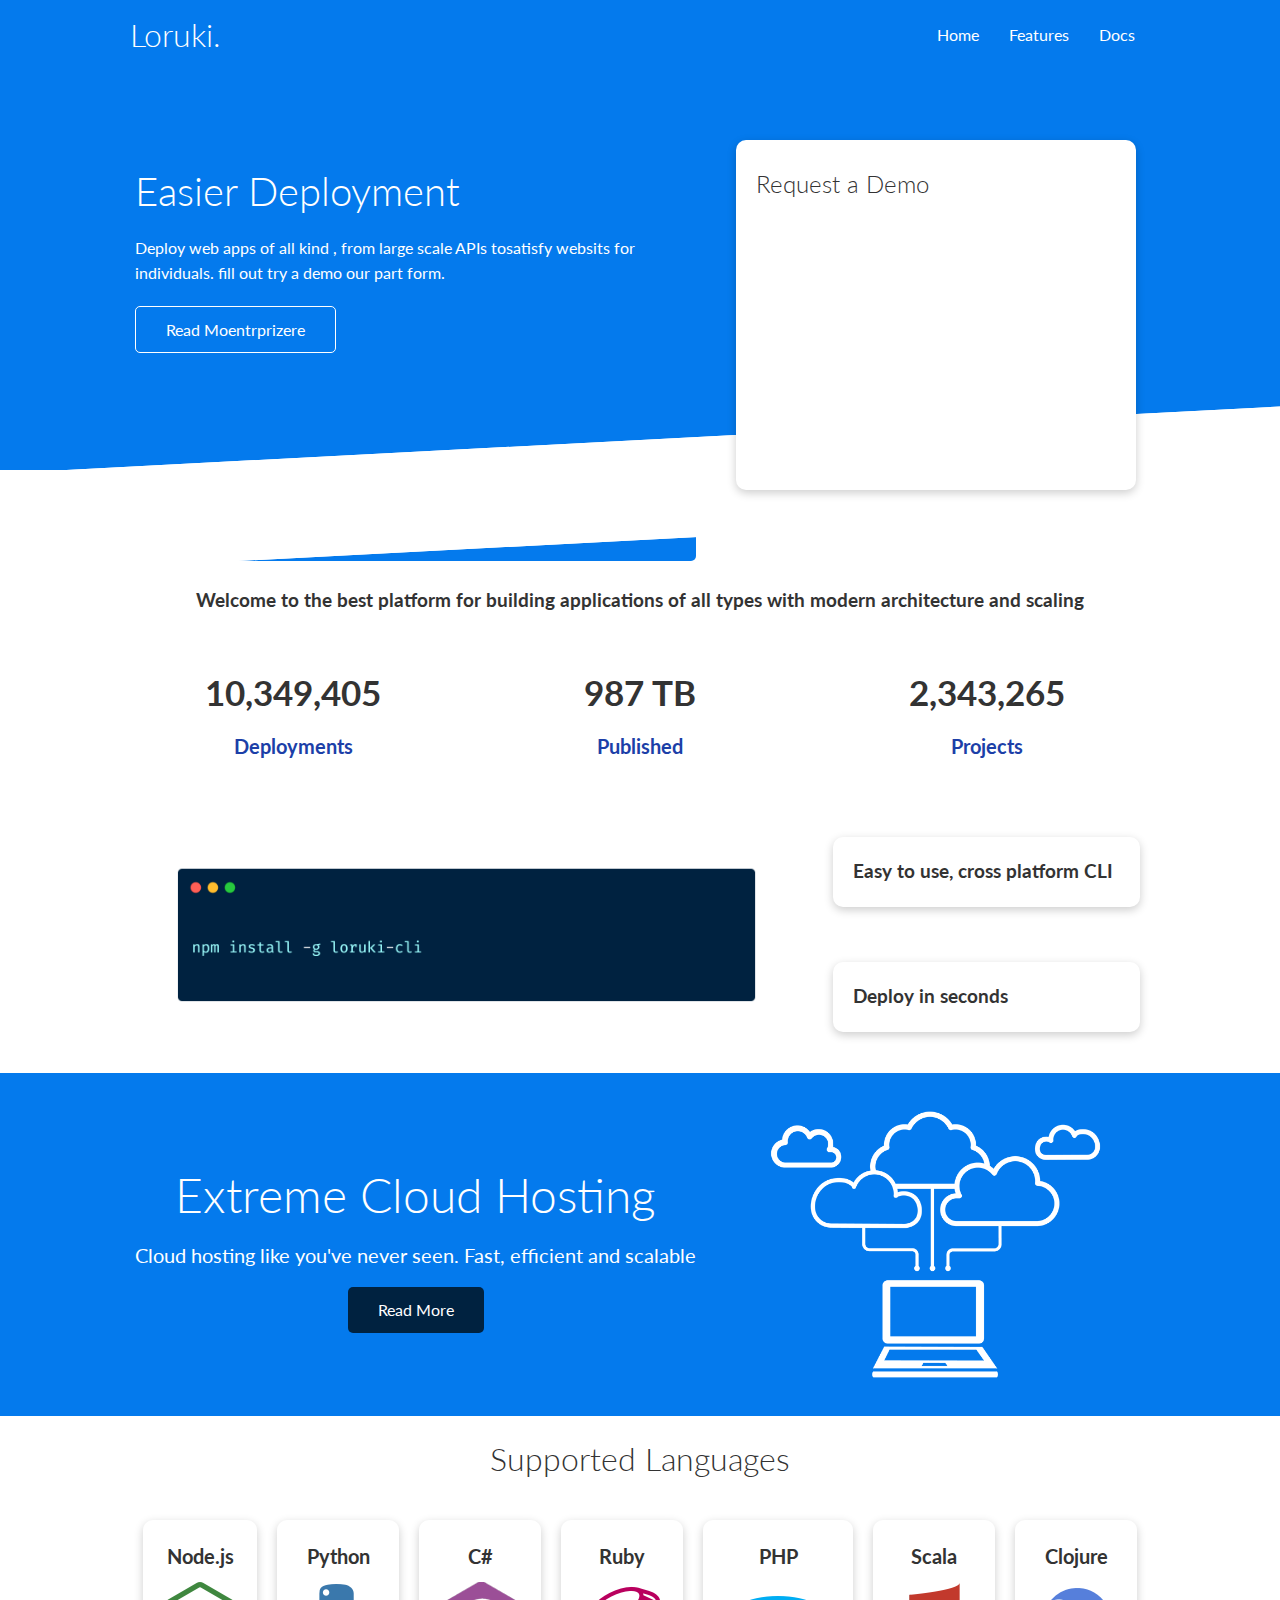
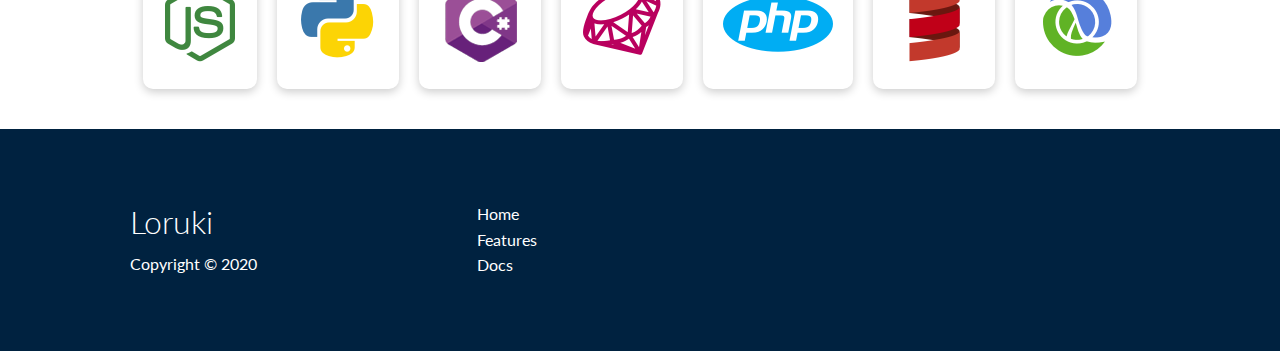
==== index.html @ 04bd3f0f "initial git" ====
<!DOCTYPE html>
<html lang="en">
<head>
    <meta charset="UTF-8">
    <meta name="viewport" content="width=device-width, initial-scale=1.0">
    <link rel="stylesheet" href="https://cdnjs.cloudflare.com/ajax/libs/font-awesome/5.15.1/css/all.min.css" integrity="sha512-+4zCK9k+qNFUR5X+cKL9EIR+ZOhtIloNl9GIKS57V1MyNsYpYcUrUeQc9vNfzsWfV28IaLL3i96P9sdNyeRssA==" crossorigin="anonymous" />
    <link rel="stylesheet" href="css/style.css">
    <link rel="stylesheet" href="css/utilities.css">
    <title>Dagmawi Daniel | cloud hosting for every one</title>
</head>
<body>
    <!-- Navbar-->
    <div class="navbar">
        <div class="container flex">
            <h1 class="logo">Loruki. </h1>
            <nav>
                <ul>
                    <li><a href="index.html">Home</a></li>
                    <li><a href="Features.html">Features</a></li>
                    <li><a href="Docs.html">Docs</a></li>

                </ul>
            </nav>

        </div>
    </div>
    <!--showcase-->
    <section class="showcase">
                <div class="container grid">
            <div class="Showcase-text">
                <h1>Easier Deployment</h1>
                <p>Deploy web apps of all kind , from large scale  APIs tosatisfy websits for individuals. fill out try a demo  our part form.</p>
          <a href="Features.html" class="btn btn-outline">Read Moentrprizere</a>
            </div>
     
        <div class="showcase-form card">
            <h2>Request a Demo</h2>
            <form name="contact" method="POST" netlyfy-honeypot="bot-field" data-netlyfy="true">
                <input type="hidden" name="form-name" value="contact">
                <p class="hidden">
                    <label> Don't fill this out if your human: <input name="bot-field/> </label>

                                        </p>
                <div class="form-control">
         
                <input type="text" name="Name" placeholder="Name" required>
            </div>
            <div class="form-control">
                <input type="text" name="Company" placeholder="Company Name" required>
            </div>
            <div class="form-control">
                <input type="email" name="Email" placeholder="Email" required>
            </div>
  <input type="submit" value="Send" class="btn btn-Primary">
        </form>
        </div>
    </div>
    </section>
      <!-- Stats -->
      <section class="stats">
        <div class="container">
            <h3 class="stats-heading text-center my-1">
                Welcome to the best platform for building applications of all types with modern architecture and scaling
            </h3>

            <div class="grid grid-3 text-center my-4">
                <div>
                    <i class="fas fa-server fa-3x"></i>
                    <h3>10,349,405</h3>
                    <p class="text-secondary">Deployments</p>
                </div>
                <div>
                    <i class="fas fa-upload fa-3x"></i>
                    <h3>987 TB</h3>
                    <p class="text-secondary">Published</p>
                </div>
                <div>
                    <i class="fas fa-project-diagram fa-3x"></i>
                    <h3>2,343,265</h3>
                    <p class="text-secondary">Projects</p>
                </div>
            </div>
        </div>
    </section>
    <!-- Cli -->
    <section class="cli">
        <div class="container grid">
            <img src="images/cli.png" alt="">
            <div class="card">
                <h3>Easy to use, cross platform CLI</h3>
            </div>
            <div class="card">
                <h3>Deploy in seconds</h3>
            </div>
        </div>
    </section>
      <!-- Cloud -->
      <section class="cloud bg-primary my-2 py-2">
        <div class="container grid">
            <div class="text-center">
                <h2 class="lg">Extreme Cloud Hosting</h2>
                <p class="lead my-1">Cloud hosting like you've never seen. Fast, efficient and scalable</p>
                <a href="features.html" class="btn btn-dark">Read More</a>
            </div>
            <img src="images/cloud.png" alt="">
        </div>
    </section>
<!-- Languages -->
<section class="languages">
    <h2 class="md text-center my-2">
        Supported Languages
    </h2>
    <div class="container flex">
        <div class="card">
            <h4>Node.js</h4>
            <img src="images/logos/node.png" alt="">
        </div>
        <div class="card">
            <h4>Python</h4>
            <img src="images/logos/python.png" alt="">
          </div>
          <div class="card">
            <h4>C#</h4>
            <img src="images/logos/csharp.png" alt="">
          </div>
          <div class="card">
            <h4>Ruby</h4>
            <img src="images/logos/ruby.png" alt="">
          </div>
          <div class="card">
            <h4>PHP</h4>
            <img src="images/logos/php.png" alt="">
          </div>
          <div class="card">
            <h4>Scala</h4>
            <img src="images/logos/scala.png" alt="">
          </div>
          <div class="card">
            <h4>Clojure</h4>
            <img src="images/logos/clojure.png" alt="">
          </div>
    </div>
</section>
    <!-- Footer -->
    <footer class="footer bg-dark py-5">
        <div class="container grid grid-3">
            <div>
                <h1>Loruki
                </h1>
                <p>Copyright &copy; 2020</p>
            </div>
            <nav>
                <ul>
                    <li><a href="index.html">Home</a></li>
                    <li><a href="features.html">Features</a></li>
                    <li><a href="docs.html">Docs</a></li>
                </ul>
            </nav>
            <div class="social">
                <a href="#"><i class="fab fa-github fa-2x"></i></a>
                <a href="#"><i class="fab fa-facebook fa-2x"></i></a>
                <a href="#"><i class="fab fa-instagram fa-2x"></i></a>
                <a href="#"><i class="fab fa-twitter fa-2x"></i></a>
            </div>
        </div>
    </footer>
</body>
</html>
---- css/style.css ----
@import url('https://fonts.googleapis.com/css2?family=Lato:wght@300&display=swap');

:root {
  --primary-color: #047aed;
  --secondary-color: #1c3fa8;
  --dark-color: #002240;
  --light-color: #f4f4f4;
  --success-color: #5cb85c;
  --error-color: #d9534f;
}

* {
  box-sizing: border-box;
  padding: 0;
  margin: 0;
}

body {
  font-family: 'Lato', sans-serif;
  color: #333;
  line-height: 1.6;
}

ul {
  list-style-type: none;
}

a {
  text-decoration: none;
  color: #333;
}

h1,
h2 {
  font-weight: 300;
  line-height: 1.2;
  margin: 10px 0;
}

p {
  margin: 10px 0;
}

img {
  width: 100%;
}

code,
pre {
  background: #333;
  color: #fff;
  padding: 10px;
}

.hidden {
  visibility: hidden;
  height: 0;
}

/* Navbar */
.navbar {
  background-color: var(--primary-color);
  color: #fff;
  height: 70px;
}

.navbar ul {
  display: flex;
}

.navbar a {
  color: #fff;
  padding: 10px;
  margin: 0 5px;
}

.navbar a:hover {
  border-bottom: 2px #fff solid;
}

.navbar .flex {
  justify-content: space-between;
}

/* Showcase */
.showcase {
  height: 400px;
  background-color: var(--primary-color);
  color: #fff;
  position: relative;
}

.showcase h1 {
  font-size: 40px;
}

.showcase p {
  margin: 20px 0;
}

.showcase .grid {
  overflow: visible;
  grid-template-columns: 55% auto;
  gap: 30px;
}

.showcase-text {
  animation: slideInFromLeft 1s ease-in;
}

.showcase-form {
  position: relative;
  top: 60px;
  height: 350px;
  width: 400px;
  padding: 40px;
  z-index: 100;
  justify-self: flex-end;
  animation: slideInFromRight 1s ease-in;
}

.showcase-form .form-control {
  margin: 30px 0;
}

.showcase-form input[type='text'],
.showcase-form input[type='email'] {
  border: 0;
  border-bottom: 1px solid #b4becb;
  width: 100%;
  padding: 3px;
  font-size: 16px;
}

.showcase-form input:focus {
  outline: none;
}

.showcase::before,
.showcase::after {
  content: '';
  position: absolute;
  height: 100px;
  bottom: -70px;
  right: 0;
  left: 0;
  background: #fff;
  transform: skewY(-3deg);
  -webkit-transform: skewY(-3deg);
  -moz-transform: skewY(-3deg);
  -ms-transform: skewY(-3deg);
}

/* Stats */
.stats {
  padding-top: 100px;
  animation: slideInFromBottom 1s ease-in;
}

.stats-heading {
  
  margin: auto;
}

.stats .grid h3 {
  font-size: 35px;
}

.stats .grid p {
  font-size: 20px;
  font-weight: bold;
}

/* Cli */
.cli .grid {
  grid-template-columns: repeat(3, 1fr);
  grid-template-rows: repeat(2, 1fr);
}

.cli .grid > *:first-child {
  grid-column: 1 / span 2;
  grid-row: 1 / span 2;
}

/* Cloud */
.cloud .grid {
  grid-template-columns: 4fr 3fr;
}

/* Languages */

.languages .flex {
  flex-wrap: wrap;
}

.languages .card {
  text-align: center;
  margin: 18px 10px 40px;
  transition: transform 0.2s ease-in;
}

.languages .card h4 {
  font-size: 20px;
  margin-bottom: 10px;
}

.languages .card:hover {
  transform: translateY(-15px);
}

/* Features */
.features-head img,
.docs-head img {
  width: 200px;
  justify-self: flex-end;
}

.features-sub-head img {
  width: 300px;
  justify-self: flex-end;
}

.features-main .card > i {
  margin-right: 20px;
}

.features-main .grid {
  padding: 30px;
}

.features-main .grid > *:first-child {
  grid-column: 1 / span 3;
}

.features-main .grid > *:nth-child(2) {
  grid-column: 1 / span 2;
}

/* Docs */
.docs-main h3 {
  margin: 20px 0;
}

.docs-main .grid {
  grid-template-columns: 1fr 2fr;
  align-items: flex-start;
}

.docs-main nav li {
  font-size: 17px;
  padding-bottom: 5px;
  margin-bottom: 5px;
  border-bottom: 1px #ccc solid;
}

.docs-main a:hover {
  font-weight: bold;
}

/* Footer */
.footer .social a {
  margin: 0 10px;
}

/* Animations */
@keyframes slideInFromLeft {
  0% {
    transform: translateX(-100%);
  }

  100% {
    transform: translateX(0);
  }
}

@keyframes slideInFromRight {
  0% {
    transform: translateX(100%);
  }

  100% {
    transform: translateX(0);
  }
}

@keyframes slideInFromTop {
  0% {
    transform: translateY(-100%);
  }

  100% {
    transform: translateX(0);
  }
}

@keyframes slideInFromBottom {
  0% {
    transform: translateY(100%);
  }

  100% {
    transform: translateX(0);
  }
}

/* Tablets and under */
@media (max-width: 768px) {
  .grid,
  .showcase .grid,
  .stats .grid,
  .cli .grid,
  .cloud .grid,
  .features-main .grid,
  .docs-main .grid {
    grid-template-columns: 1fr;
    grid-template-rows: 1fr;
  }

  .showcase {
    height: auto;
  }

  .showcase-text {
    text-align: center;
    margin-top: 40px;
    animation: slideInFromTop 1s ease-in;
  }

  .showcase-form {
    justify-self: center;
    margin: auto;
    animation: slideInFromBottom 1s ease-in;
  }

  .cli .grid > *:first-child {
    grid-column: 1;
    grid-row: 1;
  }

  .features-head,
  .features-sub-head,
  .docs-head {
    text-align: center;
  }

  .features-head img,
  .features-sub-head img,
  .docs-head img {
    justify-self: center;
  }

  .features-main .grid > *:first-child,
  .features-main .grid > *:nth-child(2) {
    grid-column: 1;
  }
}

/* Mobile */
@media (max-width: 500px) {
  .navbar {
    height: 110px;
  }

  .navbar .flex {
    flex-direction: column;
  }

  .navbar ul {
    padding: 10px;
    background-color: rgba(0, 0, 0, 0.1);
  }
  
  .showcase-form {
    width: 300px;
  }
}
---- css/utilities.css ----
.container {
    max-width: 1100px;
    margin: 0 auto;
    overflow: auto;
    padding: 0 40px;
  }
  
  .card {
    background-color: #fff;
    color: #333;
    border-radius: 10px;
    box-shadow: 0 3px 10px rgba(0, 0, 0, 0.2);
    padding: 20px;
    margin: 10px;
  }
  
  .btn {
    display: inline-block;
    padding: 10px 30px;
    cursor: pointer;
    background: var(--primary-color);
    color: #fff;
    border: none;
    border-radius: 5px;
  }
  
  .btn-outline {
    background-color: transparent;
    border: 1px #fff solid;
  }
  
  .btn:hover {
    transform: scale(0.98);
  }
  
  /* Backgrounds & colored buttons */
  .bg-primary,
  .btn-primary {
    background-color: var(--primary-color);
    color: #fff;
  }
  
  .bg-secondary,
  .btn-secondary {
    background-color: var(--secondary-color);
    color: #fff;
  }
  
  .bg-dark,
  .btn-dark {
    background-color: var(--dark-color);
    color: #fff;
  }
  
  .bg-light,
  .btn-light {
    background-color: var(--light-color);
    color: #333;
  }
  
  .bg-primary a,
  .btn-primary a,
  .bg-secondary a,
  .btn-secondary a,
  .bg-dark a,
  .btn-dark a {
    color: #fff;
  }
  
  /* Text colors */
  .text-primary {
    color: var(--primary-color);
  }
  
  .text-secondary {
    color: var(--secondary-color);
  }
  
  .text-dark {
    color: var(--dark-color);
  }
  
  .text-light {
    color: var(--light-color);
  }
  
  /* Text sizes */
  .lead {
    font-size: 20px;
  }
  
  .sm {
    font-size: 1rem;
  }
  
  .md {
    font-size: 2rem;
  }
  
  .lg {
    font-size: 3rem;
  }
  
  .xl {
    font-size: 4rem;
  }
  
  .text-center {
    text-align: center;
  }
  
  /* Alert */
  .alert {
    background-color: var(--light-color);
    padding: 10px 20px;
    font-weight: bold;
    margin: 15px 0;
  }
  
  .alert i {
    margin-right: 10px;
  }
  
  .alert-success {
    background-color: var(--success-color);
    color: #fff;
  }
  
  .alert-error {
    background-color: var(--error-color);
    color: #fff;
  }
  
  .flex {
    display: flex;
    justify-content: center;
    align-items: center;
    height: 100%;
  }
  
  .grid {
    display: grid;
    grid-template-columns: repeat(2, 1fr);
    gap: 20px;
    justify-content: center;
    align-items: center;
    height: 100%;
  }
  
  .grid-3 {
    grid-template-columns: repeat(3, 1fr);
  }
  
  /* Margin */
  .my-1 {
    margin: 1rem 0;
  }
  
  .my-2 {
    margin: 1.5rem 0;
  }
  
  .my-3 {
    margin: 2rem 0;
  }
  
  .my-4 {
    margin: 3rem 0;
  }
  
  .my-5 {
    margin: 4rem 0;
  }
  
  .m-1 {
    margin: 1rem;
  }
  
  .m-2 {
    margin: 1.5rem;
  }
  
  .m-3 {
    margin: 2rem;
  }
  
  .m-4 {
    margin: 3rem;
  }
  
  .m-5 {
    margin: 4rem;
  }
  
  /* Padding */
  .py-1 {
    padding: 1rem 0;
  }
  
  .py-2 {
    padding: 1.5rem 0;
  }
  
  .py-3 {
    padding: 2rem 0;
  }
  
  .py-4 {
    padding: 3rem 0;
  }
  
  .py-5 {
    padding: 4rem 0;
  }
  
  .p-1 {
    padding: 1rem;
  }
  
  .p-2 {
    padding: 1.5rem;
  }
  
  .p-3 {
    padding: 2rem;
  }
  
  .p-4 {
    padding: 3rem;
  }
  
  .p-5 {
    padding: 4rem;
  }
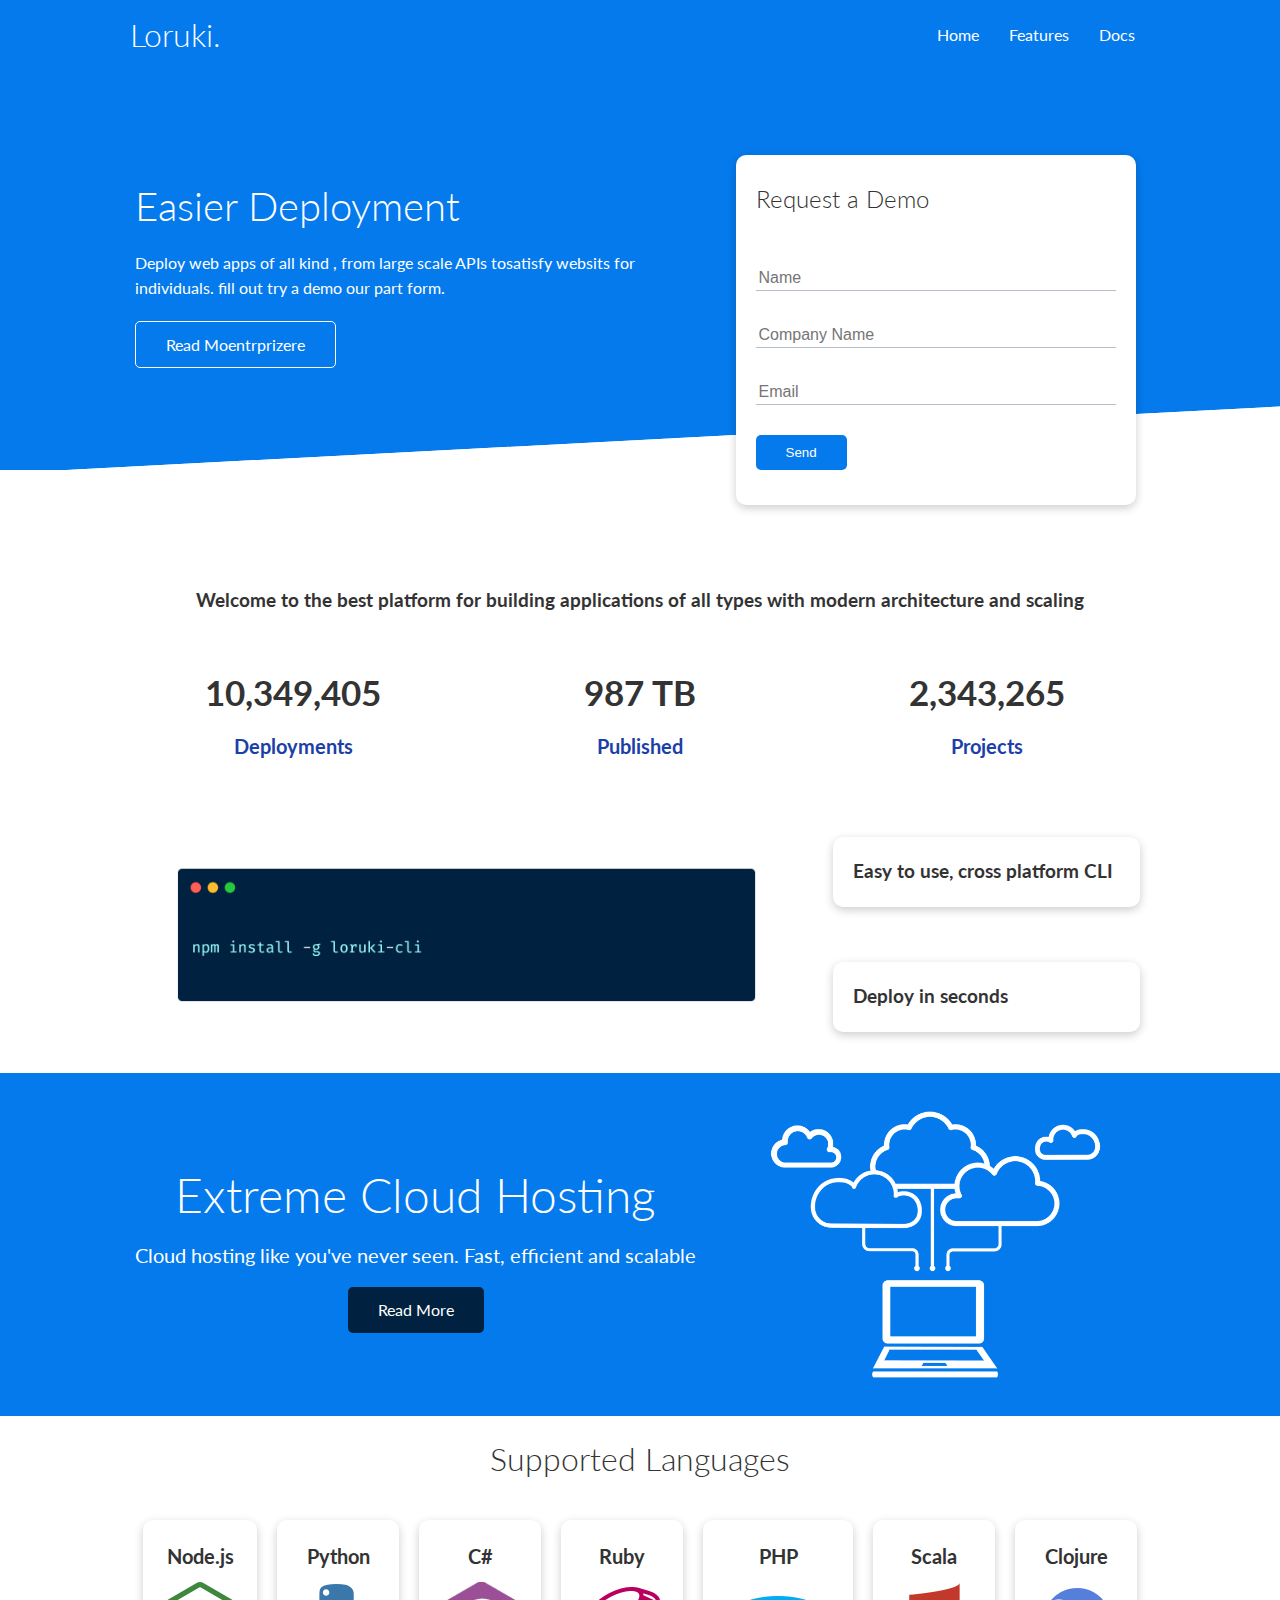
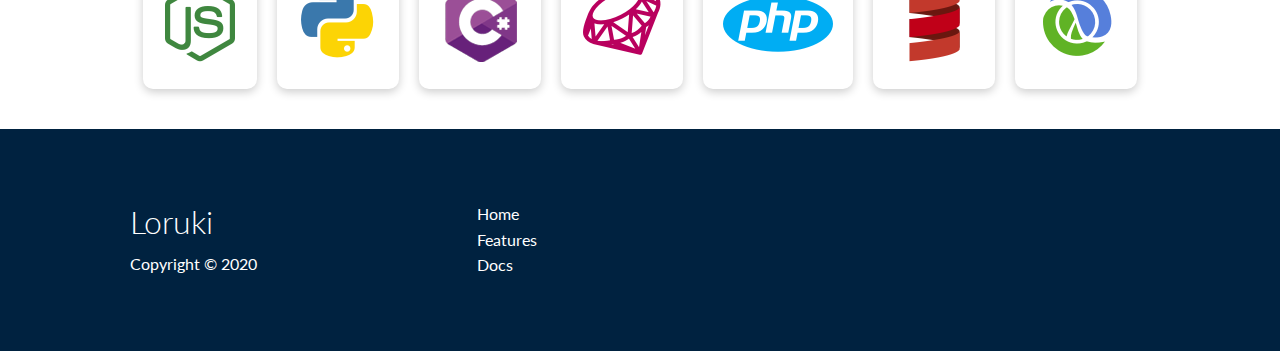
==== commit 8af19b42: "Update index.html" ====
--- a/index.html
+++ b/index.html
@@ -6,7 +6,7 @@
     <link rel="stylesheet" href="https://cdnjs.cloudflare.com/ajax/libs/font-awesome/5.15.1/css/all.min.css" integrity="sha512-+4zCK9k+qNFUR5X+cKL9EIR+ZOhtIloNl9GIKS57V1MyNsYpYcUrUeQc9vNfzsWfV28IaLL3i96P9sdNyeRssA==" crossorigin="anonymous" />
     <link rel="stylesheet" href="css/style.css">
     <link rel="stylesheet" href="css/utilities.css">
-    <title>Dagmawi Daniel | cloud hosting for every one</title>
+    <title>loruki | cloud hosting for every one</title>
 </head>
 <body>
     <!-- Navbar-->
@@ -38,7 +38,7 @@
             <form name="contact" method="POST" netlyfy-honeypot="bot-field" data-netlyfy="true">
                 <input type="hidden" name="form-name" value="contact">
                 <p class="hidden">
-                    <label> Don't fill this out if your human: <input name="bot-field/> </label>
+                    <label> Don't fill this out if your human: <input name="bot-field"/> </label>
 
                                         </p>
                 <div class="form-control">
@@ -165,4 +165,4 @@
         </div>
     </footer>
 </body>
-</html>+</html>
